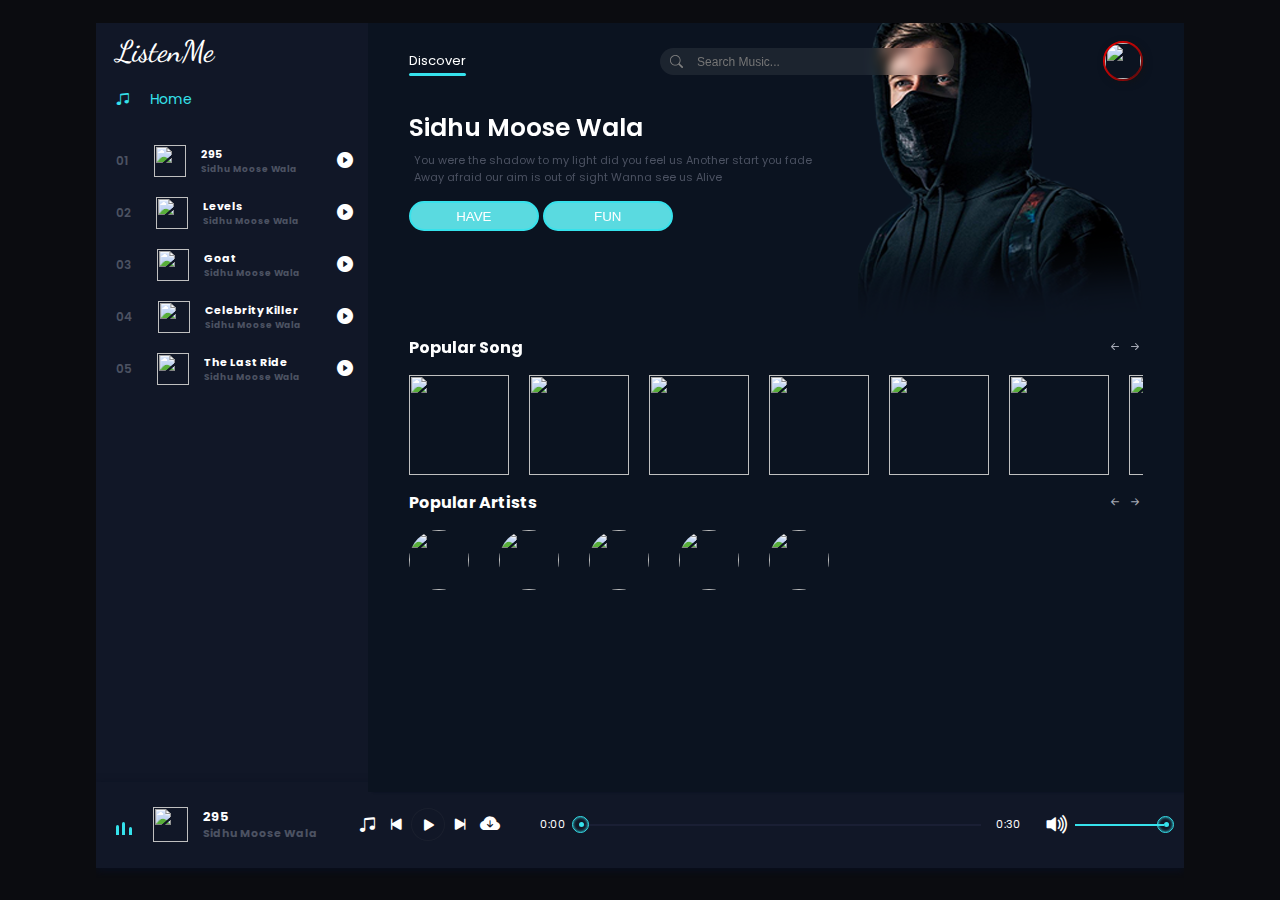
==== sidhu.html @ 5ae02945 "Add files via upload" ====
<!DOCTYPE html>
<html lang="en">

<head>
    <meta charset="UTF-8">
    <meta name="viewport" content="width=device-width, initial-scale=1.0">
    <link rel="stylesheet" href="https://cdn.jsdelivr.net/npm/bootstrap-icons@1.10.5/font/bootstrap-icons.css">
    <link rel="stylesheet" href="style.css">
    <link rel="stylesheet" href="media.css">
    <title>ListenMe</title>
</head>

<body>
    <header>
        <div class="menu_side">
            <h6 id="menu_list_active_button"><i class="bi bi-music-note-list"></i></h6>
            <h1>ListenMe</h1>
            <div class="playlist">
                <!-- <h4 class="active"><span></span><i class="bi bi-music-note-beamed"></i>Playlist</h4> -->
                <a href="index.html">
                    <h4 class="active"><span></span><i class="bi bi-music-note-beamed"></i>Home</h4>
                </a>
                <!-- <h4><span></span><i class="bi bi-music-note-beamed"></i>Last Listening</h4> -->
                <!-- <h4><span></span><i class="bi bi-music-note-beamed"></i>Recommended</h4> -->
            </div>
            <div class="menu_song">
                <li class="songItem">
                    <span>01</span>
                    <img src="img/sidhu/1.jpg" alt="">
                    <h5>295 <br>
                        <div class="subtitle">Sidhu Moose Wala</div>
                    </h5>
                    <i class="bi playListPlay bi-play-circle-fill" id="1"></i>
                </li>
                <li class="songItem">
                    <span>02</span>
                    <img src="img/sidhu/2.jpg" alt="">
                    <h5>Levels <br>
                        <div class="subtitle">Sidhu Moose Wala</div>
                    </h5>
                    <i class="bi playListPlay bi-play-circle-fill" id="2"></i>
                </li>
                <li class="songItem">
                    <span>03</span>
                    <img src="img/sidhu/3.jpg" alt="">
                    <h5>Goat <br>
                        <div class="subtitle">Sidhu Moose Wala</div>
                    </h5>
                    <i class="bi playListPlay bi-play-circle-fill" id="3"></i>
                </li>
                <li class="songItem">
                    <span>04</span>
                    <img src="img/sidhu/4.jpg" alt="">
                    <h5>Celebrity Killer <br>
                        <div class="subtitle">Sidhu Moose Wala</div>
                    </h5>
                    <i class="bi playListPlay bi-play-circle-fill" id="4"></i>
                </li>
                <li class="songItem">
                    <span>05</span>
                    <img src="img/sidhu/5.jpg" alt="">
                    <h5>The Last Ride <br>
                        <div class="subtitle">Sidhu Moose Wala</div>
                    </h5>
                    <i class="bi playListPlay bi-play-circle-fill" id="5"></i>
                </li>
            </div>
        </div>

        <div class="song_side">
            <nav>
                <ul>
                    <li>Discover <span></span></li>
                    <!-- <li>My library</li> -->
                    <!-- <li>Radio</li> -->
                </ul>
                <div class="search">
                    <i class="bi bi-search"></i>
                    <input type="text" placeholder="Search Music...">
                    <div class="search_results">
                        <!-- <a href="" class="card">
                            <img src="img/1.jpg" alt="">
                            <div class="content">
                                Lut Gaye
                                <div class="subtitle">Jubin Nautiyal</div>
                            </div>
                        </a> -->
                    </div>
                </div>
                <div class="user">
                    <img src="img/logo.jpg" alt="">
                </div>
            </nav>
            <div class="content">
                <h1>Sidhu Moose Wala</h1>
                <p>You were the shadow to my light did you feel us Another start you fade <br>Away afraid our aim is out
                    of sight Wanna see us Alive</p>
                <div class="buttons">
                    <button>HAVE</button>
                    <button>FUN</button>
                </div>
            </div>
            <div class="popular_song">
                <div class="h4">
                    <h4>Popular Song</h4>
                    <div class="btn_s">
                        <i class="bi bi-arrow-left-short" id="pop_song_left"></i>
                        <i class="bi bi-arrow-right-short" id="pop_song_right"></i>
                    </div>
                </div>
                <div class="pop_song">
                    <li class="songItem">
                        <div class="img_play">
                            <img src="img/sidhu/6.jpg" alt="">
                            <i class="bi playListPlay bi-play-circle-fill" id="6"></i>
                        </div>
                        <h5>Baapu <br>
                            <div class="subtitle">Sidhu Moose Wala</div>
                        </h5>
                    </li>
                    <li class="songItem">
                        <div class="img_play">
                            <img src="img/sidhu/7.jpg" alt="">
                            <i class="bi playListPlay bi-play-circle-fill" id="7"></i>
                        </div>
                        <h5>Dear Mama <br>
                            <div class="subtitle">Sidhu Moose Wala</div>
                        </h5>
                    </li>
                    <li class="songItem">
                        <div class="img_play">
                            <img src="img/sidhu/8.jpg" alt="">
                            <i class="bi playListPlay bi-play-circle-fill" id="8"></i>
                        </div>
                        <h5>Legend <br>
                            <div class="subtitle">Sidhu Moose Wala</div>
                        </h5>
                    </li>
                    <li class="songItem">
                        <div class="img_play">
                            <img src="img/sidhu/9.jpg" alt="">
                            <i class="bi playListPlay bi-play-circle-fill" id="9"></i>
                        </div>
                        <h5>Selfmade <br>
                            <div class="subtitle">Sidhu Moose Wala</div>
                        </h5>
                    </li>
                    <li class="songItem">
                        <div class="img_play">
                            <img src="img/sidhu/10.jpg" alt="">
                            <i class="bi playListPlay bi-play-circle-fill" id="10"></i>
                        </div>
                        <h5>So High <br>
                            <div class="subtitle">Sidhu Moose Wala</div>
                        </h5>
                    </li>

                    <li class="songItem">
                        <div class="img_play">
                            <img src="img/sidhu/11.jpg" alt="">
                            <i class="bi playListPlay bi-play-circle-fill" id="11"></i>
                        </div>
                        <h5>Devil <br>
                            <div class="subtitle">Sidhu Moose Wala</div>
                        </h5>
                    </li>
                    <li class="songItem">
                        <div class="img_play">
                            <img src="img/sidhu/12.jpg" alt="">
                            <i class="bi playListPlay bi-play-circle-fill" id="12"></i>
                        </div>
                        <h5>Never Fold <br>
                            <div class="subtitle">Sidhu Moose Wala</div>
                        </h5>
                    </li>
                </div>
            </div>
            <div class="popular_artists">
                <div class="h4">
                    <h4>Popular Artists</h4>
                    <div class="btn_s">
                        <i class="bi bi-arrow-left-short" id="pop_art_left"></i>
                        <i class="bi bi-arrow-right-short" id="pop_art_right"></i>
                    </div>
                </div>
                <div class="item art">
                    <li>
                        <a href="arjit.html"><img src="img/arjit.jpg" alt=""></a>
                    </li>
                    <li>
                        <a href="diljit.html"><img src="img/Diljit_Dosanjh.jpg" alt=""></a>
                    </li>
                    <li>
                        <a href="parmish.html"><img src="img/parmish.jpeg" alt=""></a>
                    </li>
                    <li>
                        <a href="shubh.html"><img src="img/shubh.jpg" alt=""></a>
                    </li>
                    <li>
                        <a href="sidhu.html"><img src="img/sidhu.jpeg" alt=""></a>
                    </li>
                </div>
            </div>
        </div>


        <div class="master_play">
            <div class="wave" id="wave">
                <div class="wave1"></div>
                <div class="wave1"></div>
                <div class="wave1"></div>
            </div>
            <img src="img/sidhu/1.jpg" alt="" id="poster_master_play">
            <h5 id="title">
                295
                <div class="subtitle">Sidhu Moose Wala</div>
            </h5>
            <div class="icon">
                <i class="bi shuffle bi-music-note-beamed">next</i>
                <i class="bi bi-skip-start-fill" id="back"></i>
                <i class="bi bi-play-fill" id="masterPlay"></i>
                <i class="bi bi-skip-end-fill" id="next"></i>
                <a href="" download id="download_music"><i class="bi bi-cloud-arrow-down-fill"></i></a>
            </div>
            <span id="currentStart">0:00</span>
            <div class="bar">
                <input type="range" id="seek" min="0" max="100">
                <div class="bar2" id="bar2"></div>
                <div class="dot"></div>
            </div>
            <span id="currentEnd">0:30</span>
            <div class="vol">
                <i class="bi bi-volume-up-fill" id="vol_icon"></i>
                <input type="range" min="0" max="100" id="vol">
                <div class="vol_bar"></div>
                <div class="dot" id="vol_dot"></div>
            </div>
        </div>
    </header>
    <script src="sidhu.js"></script>
    <script>
        function myFunction(x) {
            if (x.matches) {
                let menu_list_active_button = document.getElementById('menu_list_active_button');
                let menu_side = document.getElementsByClassName('menu_side')[0];

                menu_list_active_button.addEventListener('click', () => {
                    menu_side.style.transform = 'unset';
                    menu_list_active_button.style.opacity = 0;
                })

                let song_side = document.getElementsByClassName('song_side')[0];
                song_side.addEventListener('click', () => {
                    menu_side.style.transform = 'translateX(-100%)';
                    menu_list_active_button.style.opacity = 1;
                })
            }
            // else {
            //     document.body.style.backgroundColor = "pink";
            // }
        }

        var x = window.matchMedia("(max-width: 930px)")
        myFunction(x) // Call listener function at run time
        x.addListener(myFunction)
    </script>
</body>

</html>
---- style.css ----
@import url('https://fonts.googleapis.com/css2?family=Bebas+Neue&family=Cedarville+Cursive&family=Clicker+Script&family=Dancing+Script&family=Lobster&family=Open+Sans&family=Pacifico&family=Poppins:wght@300;400;500;600&family=Rubik&display=swap');

* {
    padding: 0;
    margin: 0;
    box-sizing: border-box;
}

body {
    font-family: 'Poppins', sans-serif;
    width: 100%;
    height: 100vh;
    background: #0B0C10;
    display: grid;
    place-items: center;
}

header {
    position: relative;
    width: 85%;
    height: 95%;
    /* border: 1px solid #ffffff; */
    display: flex;
    flex-wrap: wrap;
    overflow: hidden;
}

header .menu_side,
.song_side {
    width: 25%;
    height: 90%;
    /* border: 1px solid #ffffff; */
    background: #111727;
    box-shadow: 5px 0px 2px #090f1f;
    color: #ffffff;
}

header .song_side {
    width: 75%;
    background: #0b1320;
}

/* header .menu_side{
    display: none;
} */

header .menu_side h6 {
   display: none;
}

header .menu_side h1 {
    font-size: 30px;
    margin: 10px 0px 0px 20px;
    font-weight: 500;
    font-family: 'Dancing Script', cursive;
}

header .menu_side .playlist a {
    text-decoration: none;
}

header .menu_side .playlist {
    margin: 20px 0px 0px 20px;
}


header .menu_side .playlist h4 {
    font-size: 14px;
    font-weight: 400;
    padding-bottom: 10px;
    color: #4c5262;
    cursor: pointer;
    display: flex;
    align-items: center;
    transition: .3s linear;
}

header .menu_side .playlist h4:hover {
    color: #ffffff;
}

header .menu_side .playlist h4 span {
    position: relative;
    margin-right: 35px;
}

header .menu_side .playlist h4 span::before {
    content: '';
    position: absolute;
    width: 4px;
    height: 4px;
    border: 2px solid #4c5262;
    border-radius: 50%;
    top: -4px;
    transition: 0.3s linear;
}

header .menu_side .playlist h4:hover span::before {
    border: 2px solid #ffffff;
}

header .menu_side .playlist h4 .bi {
    display: none;
}

header .menu_side .playlist .active {
    color: #36e2ec;
}

header .menu_side .playlist .active span {
    display: none;
}

header .menu_side .playlist .active .bi {
    display: flex;
    margin-right: 20px;
}

header .menu_side .menu_song {
    width: 100%;
    height: 420px;
    /* border: 1px solid #ffffff; */
    margin-top: 20px;
    overflow: auto;
}

header .menu_side .menu_song::-webkit-scrollbar {
    display: none;
}

header .menu_side .menu_song li {
    list-style-type: none;
    position: relative;
    padding: 5px 0px 5px 20px;
    display: flex;
    align-items: center;
    margin-bottom: 10px;
    cursor: pointer;
    transition: .3s linear;
}

header .menu_side .menu_song li:hover {
    background: rgb(105, 105, 105, .1);
}

header .menu_side .menu_song li span {
    font-size: 12px;
    font-weight: 600;
    color: #4c5262;
}

header .menu_side .menu_song li img {
    width: 32px;
    height: 32px;
    margin-left: 25px;
}

header .menu_side .menu_song li h5 {
    font-size: 11px;
    margin-left: 15px;
    width: 170px;
    /* border: 1px solid #ffffff; */
    overflow: hidden;
    text-overflow: ellipsis;
    white-space: nowrap;
}

header .menu_side .menu_song li h5 .subtitle {
    font-size: 9px;
    color: #4c5262;
}

header .menu_side .menu_song li .bi {
    position: absolute;
    right: 15px;
}

header .master_play {
    width: 100%;
    height: 10%;
    /* border: 1px solid #ffffff; */
    background: #111727;
    box-shadow: 0px 3px 8px #090f1f;
    display: flex;
    align-items: center;
    padding: 0px 20px;
    position: relative;
    bottom: 10px;
}

header .master_play .wave {
    width: 30px;
    height: 30px;
    /* border: 1px solid #ffffff; */
    padding-bottom: 5px;
    display: flex;
    align-items: flex-end;
    margin-right: 10px;
}

header .master_play .wave .wave1 {
    width: 3px;
    height: 10px;
    background: #35e2ec;
    margin-right: 3px;
    border-radius: 10px 10px 0px 0px;
    /* animation: wave .5s linear infinite; */
}

header .master_play .wave .wave1:nth-child(2) {
    height: 13px;
    margin-right: 3.5px;
    animation-delay: .4s;
}

header .master_play .wave .wave1:nth-child(3) {
    height: 8px;
    animation-delay: .8s;
}

/* JS classes */

header .master_play .active1 .wave1 {
    animation: wave .5s linear infinite;
}

header .master_play .active1 .wave1:nth-child(2) {
    animation-delay: .4s;
}

header .master_play .active1 .wave1:nth-child(3) {
    animation-delay: .8s;
}

header .master_play img {
    width: 35px;
    height: 35px;
}

header .master_play h5 {
    width: 130px;
    /* border: 1px solid #ffffff; */
    margin-left: 15px;
    color: #ffffff;
    line-height: 17px;
    overflow: hidden;
    text-overflow: ellipsis;
    white-space: nowrap;
    font-size: 13px;
}

header .master_play h5 .subtitle {
    font-size: 11px;
    color: #4c5262;
    width: 100%;
    overflow: hidden;
    text-overflow: ellipsis;
    white-space: nowrap;
}

header .master_play .icon {
    font-size: 20px;
    color: #ffffff;
    margin: 0px 20px 0px 40px;
    outline: none;
    display: flex;
    align-items: center;
}

header .master_play .icon .bi {
    cursor: pointer;
    outline: none;
}

header .master_play .icon .shuffle {
    font-size: 17px;
    margin-right: 10px;
    width: 17.5px;
    overflow: hidden;
    display: flex;
    align-items: center;
}

header .master_play .icon #download_music {
    text-decoration: none;
    color: #ffffff;
    font-size: 20px;
    margin-left: 10px;
}

header .master_play .icon .bi:nth-child(3) {
    border: 1px solid rgb(105, 105, 105, .1);
    border-radius: 50%;
    padding: 1px 5px 0px 7px;
    margin: 0px 5px;
}

header .master_play span {
    color: #ffffff;
    width: 32px;
    /* border: 1px solid #ffffff; */
    font-size: 11px;
    font-weight: 400;
}

header .master_play #currentStart {
    margin: 0px 0px 0px 20px;
}

header .master_play .bar {
    position: relative;
    width: 43%;
    height: 2px;
    background: rgb(105, 105, 170, .1);
    margin: 0px 15px 0px 10px;
}

header .master_play .bar .bar2 {
    position: absolute;
    background: #36e2ec;
    width: 0%;
    height: 100%;
    top: 0;
    transition: 1s linear;
}

header .master_play .bar .dot {
    position: absolute;
    width: 5px;
    height: 5px;
    background: #36e2ec;
    border-radius: 50%;
    left: 0%;
    top: -1.5px;
    transition: 1s linear;
}

header .master_play .bar .dot::before {
    content: '';
    position: absolute;
    width: 15px;
    height: 15px;
    border: 1px solid #36e2ec;
    border-radius: 50%;
    left: -7px;
    top: -6.5px;
    box-shadow: inset 0px 0px 3px #36e2ec;
}

header .master_play .bar input {
    position: absolute;
    width: 100%;
    top: -7px;
    left: 0;
    cursor: pointer;
    z-index: 999;
    opacity: 0;
}

header .master_play .vol {
    position: relative;
    width: 100px;
    height: 2px;
    background: rgb(105, 105, 170, .1);
    margin-left: 50px;
}

header .master_play .vol {
    position: relative;
    width: 100px;
    height: 2px;
    background: rgb(105, 105, 170, .1);
    margin-left: 50px;
}


header .master_play .vol .bi {
    position: absolute;
    color: #ffffff;
    font-size: 25px;
    top: -17px;
    left: -30px;
}

header .master_play .vol input {
    position: absolute;
    width: 100%;
    top: -6px;
    left: 0px;
    cursor: pointer;
    z-index: 9999;
    opacity: 0;
}

header .master_play .vol .vol_bar {
    position: absolute;
    background: #36e2ec;
    width: 100%;
    height: 100%;
    top: 0;
    transition: 1s linear;
}

header .master_play .vol .dot {
    position: absolute;
    width: 5px;
    height: 5px;
    background: #36e2ec;
    border-radius: 50%;
    left: 100%;
    top: -1.5px;
    transition: 1s linear;
}

header .master_play .vol .dot::before {
    content: '';
    position: absolute;
    width: 15px;
    height: 15px;
    border: 1px solid #36e2ec;
    border-radius: 50%;
    left: -7px;
    top: -6.5px;
    box-shadow: inset 0px 0px 3px #36e2ec;
}

header .song_side {
    z-index: 2;
}

header .song_side::before {
    content: '';
    position: absolute;
    width: 100%;
    height: 300px;
    background: url(bg.png);
    z-index: -1;
}

header .song_side nav {
    width: 90%;
    height: 10%;
    /* border: 1px solid #ffffff; */
    margin: auto;
    display: flex;
    align-items: center;
    justify-content: space-between;
}

header .song_side nav ul {
    display: flex;
}

header .song_side nav ul li {
    list-style: none;
    position: relative;
    font-size: 13px;
    color: #4c5262;
    margin-right: 25px;
    cursor: pointer;
    transition: .3s linear;
}

header .song_side nav ul li:hover {
    color: #ffffff;
}

header .song_side nav ul li:nth-child(1) {
    color: #ffffff;
}

header .song_side nav ul li span {
    position: absolute;
    width: 100%;
    height: 2.5px;
    background: #36e2ec;
    bottom: -5px;
    left: 0;
    border-radius: 20px;
}

header .song_side nav .search {
    position: relative;
    width: 40%;
    padding: 1px 10px;
    border-radius: 20px;
    /* border: 1px solid #ffffff; */
    color: grey;
}

header .song_side nav .search::before {
    content: '';
    position: absolute;
    width: 100%;
    height: 100%;
    background: rgb(184, 184, 184, .1);
    border-radius: 20px;
    backdrop-filter: blur(5px);
    z-index: -1;
}

header .song_side nav .search .search_results {
    position: absolute;
    width: 100%;
    height: 200px;
    /* border: 1px solid #ffffff; */
    margin-top: 10px;
    border-radius: 10px;
    overflow: auto;
}

header .song_side nav .search .search_results::-webkit-scrollbar {
    display: none;
}

header .song_side nav .search .search_results .card {
    width: 100%;
    min-height: 45px;
    /* border: 1px solid #ffffff; */
    display: flex;
    align-items: center;
    justify-content: space-between;
    background: rgb(184, 184, 184, 0.1);
    margin-bottom: 5px;
    text-decoration: none;
    display: none;
}

header .song_side nav .search .search_results .card img {
    width: 35px;
    height: 35px;
    border-radius: 5px;
}

header .song_side nav .search .search_results .card .content {
    width: 80%;
    height: 100%;
    /* border: 1px solid #ffffff; */
    padding: 0;
    font-size: 13px;
    font-weight: 600;
    color: #ffffff;
}

header .song_side nav .search .search_results .card .content .subtitle {
    font-size: 11px;
    color: #a4a8b4;
    font-weight: 500;
}

header .song_side nav .search .bi {
    font-size: 13px;
    padding: 3px 0px 0px 10px;
}

header .song_side nav .search input {
    background: none;
    border: none;
    outline: none;
    padding: 0px 10px;
    color: #ffffff;
    font-size: 12px;
}

header .song_side nav .user {
    position: relative;
    width: 40px;
    height: 40px;
    border: 2px solid red;
    border-radius: 50%;

}

header .song_side nav .user img {
    width: 100%;
    height: 100%;
    border-radius: 50%;
    box-shadow: 2px 2px 8px #121213;
}

header .song_side .content {
    width: 90%;
    height: 30%;
    /* border: 1px solid #ffffff; */
    margin: auto;
    padding-top: 10px;
}

header .song_side .content h1 {
    font-size: 25px;
    font-weight: 600;
}

header .song_side .content p {
    font-size: 11px;
    font-weight: 400;
    color: #4c5262;
    margin: 5px;
}

header .song_side .content .buttons {
    margin-top: 15px;
}

header .song_side .content .buttons button {
    width: 130px;
    height: 30px;
    border: 2px solid #36e2ec;
    outline: none;
    border-radius: 20px;
    background: #5adae0;
    color: #ffffff;
    cursor: pointer;
    transition: .3s linear;
}

header .song_side .content .buttons button:hover {
    background: none;
    color: #36e2ec;
}

header .song_side .content .buttons button::nth-child(2) {
    background: none;
    color: #36e2ec;
}

header .song_side .content .buttons button::nth-child(2):hover {
    background: #36e2ec;
    color: #ffffff;
}

header .song_side .popular_song {
    width: 90%;
    height: auto;
    margin: auto;
    margin-top: 5px;
    /* border: 1px solid #ffffff; */
}

header .song_side .popular_song .h4 {
    display: flex;
    align-items: center;
    justify-content: space-between;
}

header .song_side .popular_song .h4 .bi {
    color: #a4a8b4;
    cursor: pointer;
    transition: .3s linear;
}

header .song_side .popular_song .h4 .bi:hover {
    color: #ffffff;
}

header .song_side .popular_song .pop_song {
    width: 100%;
    height: 100px;
    margin-top: 15px;
    display: flex;
    /* border: 1px solid #ffffff; */
    overflow: auto;
    scroll-behavior: smooth;
}

header .song_side .popular_song .pop_song::-webkit-scrollbar {
    display: none;
}

header .song_side .popular_song .pop_song li {
    min-width: 100px;
    height: 140px;
    list-style-type: none;
    margin-right: 20px;
    transition: .3s linear;
}

header .song_side .popular_song .pop_song li:hover {
    background: rgb(105, 105, 170, .1);
}

header .song_side .popular_song .pop_song li .img_play {
    position: relative;
    width: 100px;
    height: 100px;
    display: flex;
    align-items: center;
    justify-content: center;
}

header .song_side .popular_song .pop_song li .img_play img {
    width: 100%;
    height: 100%;
}

header .song_side .popular_song .pop_song li .img_play .bi {
    position: absolute;
    font-size: 20px;
    cursor: pointer;
    transition: .3s linear;
    opacity: 0;
}

header .song_side .popular_song .pop_song li:hover .img_play .bi {
    opacity: 1;
}

header .song_side .popular_song .pop_song li h5 {
    padding: 5px 0px 0px 5px;
    line-height: 15px;
    font-size: 10px;
    width: 100px;
    overflow: hidden;
    white-space: nowrap;
    text-overflow: ellipsis;
}

header .song_side .popular_song .pop_song li h5 .subtitle {
    font-size: 9px;
    overflow: hidden;
    white-space: nowrap;
    text-overflow: ellipsis;
    color: #4c5262;
}

header .song_side .popular_artists {
    width: 90%;
    height: auto;
    /* border: 1px solid #ffffff; */
    margin: auto;
    margin-top: 15px;
}

header .song_side .popular_artists .h4 {
    display: flex;
    align-items: center;
    justify-content: space-between;
}

header .song_side .popular_artists .h4 .bi {
    color: #a4a8b4;
    cursor: pointer;
    transition: .3s linear;
}

header .song_side .popular_artists .h4 .bi:hover {
    color: #ffffff;
}

header .song_side .popular_artists {
    width: 90%;
    height: auto;
    margin: auto;
    margin-top: 15px;
    /* border: 1px solid #ffffff; */
}

header .song_side .popular_artists .h4 {
    display: flex;
    align-items: center;
    justify-content: space-between;
}

header .song_side .popular_artists .h4 .bi {
    color: #a4a8b4;
    cursor: pointer;
    transition: .3s linear;
}

header .song_side .popular_artists .h4 .bi:hover {
    color: #ffffff;
}

header .song_side .popular_artists .item {
    width: 100%;
    height: auto;
    margin-top: 15px;
    display: flex;
    overflow: auto;
    scroll-behavior: smooth;
}

header .song_side .popular_artists .item::-webkit-scrollbar {
    display: none;
}

header .song_side .popular_artists .item li {
    list-style-type: none;
    position: relative;
    min-width: 60px;
    height: 60px;
    border-radius: 50%;
    margin-right: 30px;
    cursor: pointer;
}

header .song_side .popular_artists .item li img {
    width: 100%;
    height: 100%;
    border-radius: 50%;
}


/* login style */

header .left_bx1,
.right_bx1 {
    position: relative;
    width: 65%;
    height: 100%;
    background: #0b1320;
    display: flex;
    align-items: center;
    justify-content: center;
}

header .left_bx1 {
    width: 35%;
    background: #ffffff;
    /* box-shadow: 5px 0px 2px #090f1f; */
}

header .left_bx1 .content {
    width: 75%;
    height: auto;
    /* border: 1px solid #000000; */
    padding: 25px 20px;
    background: #ffffff;
}

header .left_bx1 .content .card {
    width: 100%;
    display: flex;
    align-items: flex-start;
    flex-direction: column;
    justify-content: center;
    margin-top: 20px;
}

header .left_bx1 .content .card label {
    font-size: 14px;
}

header .left_bx1 .content .card input {
    width: 100%;
    padding: 6px 10px;
    border: 1px solid rgb(154, 154, 154);
    background: rgb(238, 238, 238);
    margin-top: 5px;
}

header .left_bx1 .content .submit {
    margin-top: 30px;
    padding: 8px 20px;
    color: #ffffff;
    background: #111727;
    width: 100%;
    cursor: pointer;
}

header .left_bx1 .content .check {
    display: flex;
    align-items: center;
    margin-top: 10px;
    cursor: pointer;
}

header .left_bx1 .content .check span {
    margin-left: 5px;
    font-size: 13px;
}

header .left_bx1 .content p {
    margin-top: 90px;
    text-align: center;
    font-size: 13px;
}

header .left_bx1 .content p a {
    text-decoration: none;
    color: #5adae0;
    font-weight: bold;
}

header .right_bx1 h3 {
    position: absolute;
    background: #5adae0;
    color: #000000;
    right: 0;
    bottom: 20px;
    padding: 3px 10px;
    border-radius: 5px 0px 0px 5px;
    font-size: 13px;
}
---- media.css ----
@media screen and (max-width:1200px) {
    header {
        width: 95%;
        transition: .5s linear;
    }

    header .menu_side,
    .song_side {
        width: 30%;
    }

    header .song_side {
        width: 70%;
    }

    header .song_side .content {
        height: 18%;
    }
    /* header .menu_side h6 {
        display: none;
    } */
}

@media screen and (max-width:930px) {

    header .menu_side {
        z-index: 999;
        width: 40%;
        position: absolute;
        transition: 1s linear;
        transform: translateX(-100%);
    }

    header .song_side {
        width: 100%;
    }

    header .master_play {
        position: absolute;
        bottom: 0;
    }

    header .menu_side h6 {
        position: absolute;
        right: -40px;
        bottom: 10px;
        width: 40px;
        height: 40px;
        background: #111727;
        border-radius: 0px 10px 10px 0px;
        display: flex;
        align-items: center;
        justify-content: center;
        font-size: 18px;
        cursor: pointer;
        transition: 1s linear;
    }
}

@media screen and (max-width:680px) {
    header {
        width: 100%;
        height: 100vh;
    }

    header .song_side nav ul li {
        font-size: 11px;
        margin-right: 10px;
    }

    header .song_side nav .search {
        width: auto;
    }

    header .menu_side {
        width: 60%;
    }

    header .master_play {
        z-index: 9999999;
    }

    header .master_play .icon {
        position: absolute;
        top: -46px;
        right: 30%;
    }

    header .master_play .icon::before {
        content: '';
        position: absolute;
        width: 200px;
        height: 180px;
        background: #111727;
        /* background: red; */
        z-index: -1;
        border-radius: 50% 50% 0% 0%;
        left: -20%;
        box-shadow: 0px -11px 20px -17px #000;
    }

    header .master_play .wave {
        position: absolute;
        top: -90px;
        width: 40px;
        height: 40px;
        right: 40%;
    }

    header .master_play .wave .wave1 {
        width: 8px;
    }
}

@media screen and (max-width:470px) {
    header .song_side nav .search {
        display: flex;
        width: 150px;
        margin-right: 5px;
    }

    header .master_play .wave {
        right: 44%;
    }

    header .menu_side {
        width: 70%;
    }

    header .song_side .popular_song {
        margin-top: 40px;
    }
}

@media screen and (max-width:412px) {
    header .song_side nav ul li {
        font-size: 10px;
        margin-right: 7px;
    }

    header .song_side nav .search {
        width: 140px;
    }

    header .song_side .popular_song {
        margin-top: 60px;
    }

    header .master_play .wave {
        right: 45%;
    }

    header .menu_side {
        width: 80%;
    }
}

@media screen and (max-width:300px) {
    header .song_side .content .buttons button {
        width: 110px;
    }
}
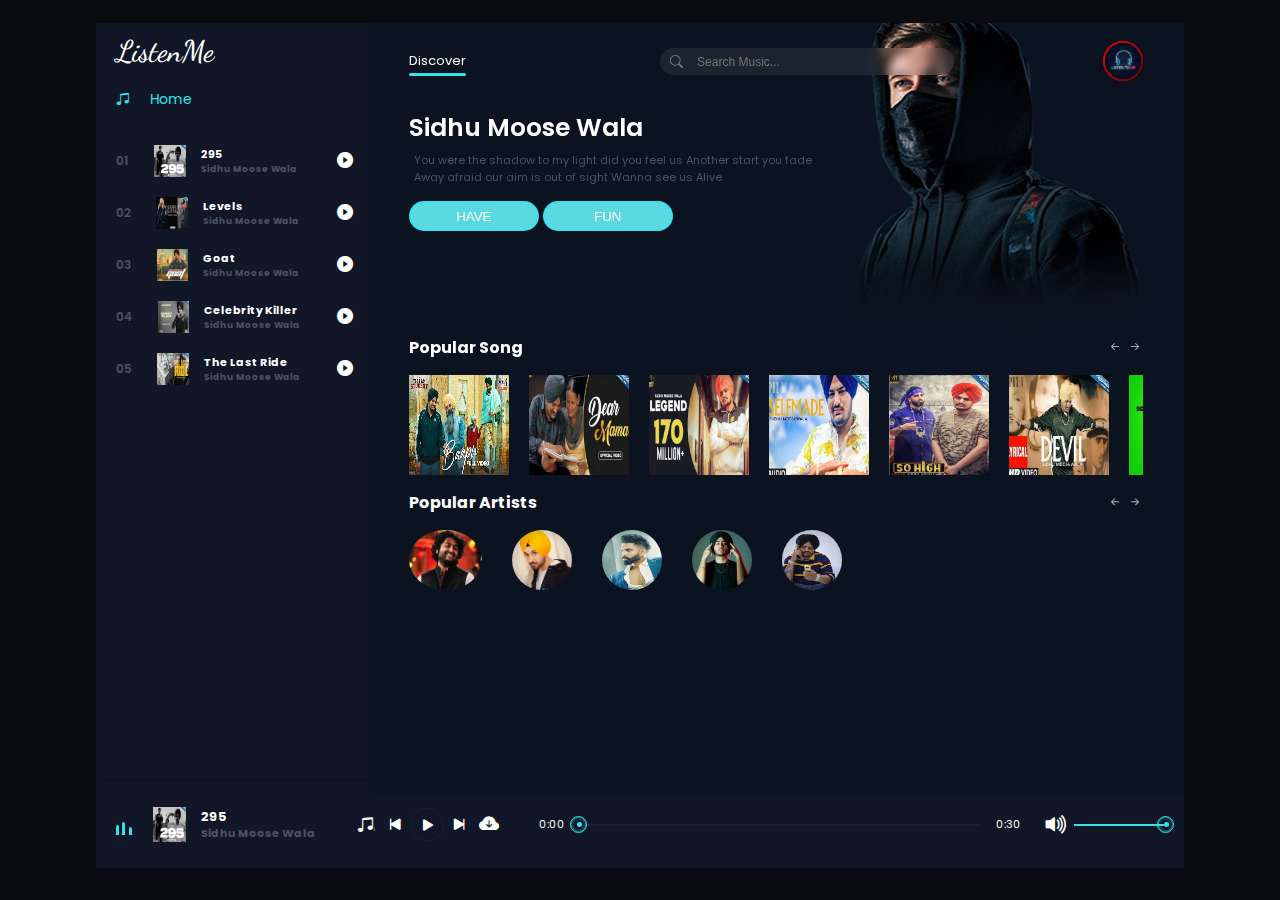
==== commit 1f2f6290: "Update sidhu.html" ====
--- a/sidhu.html
+++ b/sidhu.html
@@ -173,6 +173,15 @@
                             <div class="subtitle">Sidhu Moose Wala</div>
                         </h5>
                     </li>
+                    <li class="songItem">
+                        <div class="img_play">
+                            <img src="img/sidhu/13.jpg" alt="">
+                            <i class="bi playListPlay bi-play-circle-fill" id="13"></i>
+                        </div>
+                        <h5>Built Diffrent <br>
+                            <div class="subtitle">Sidhu Moose Wala</div>
+                        </h5>
+                    </li>
                 </div>
             </div>
             <div class="popular_artists">
@@ -266,4 +275,4 @@
     </script>
 </body>
 
-</html>+</html>
